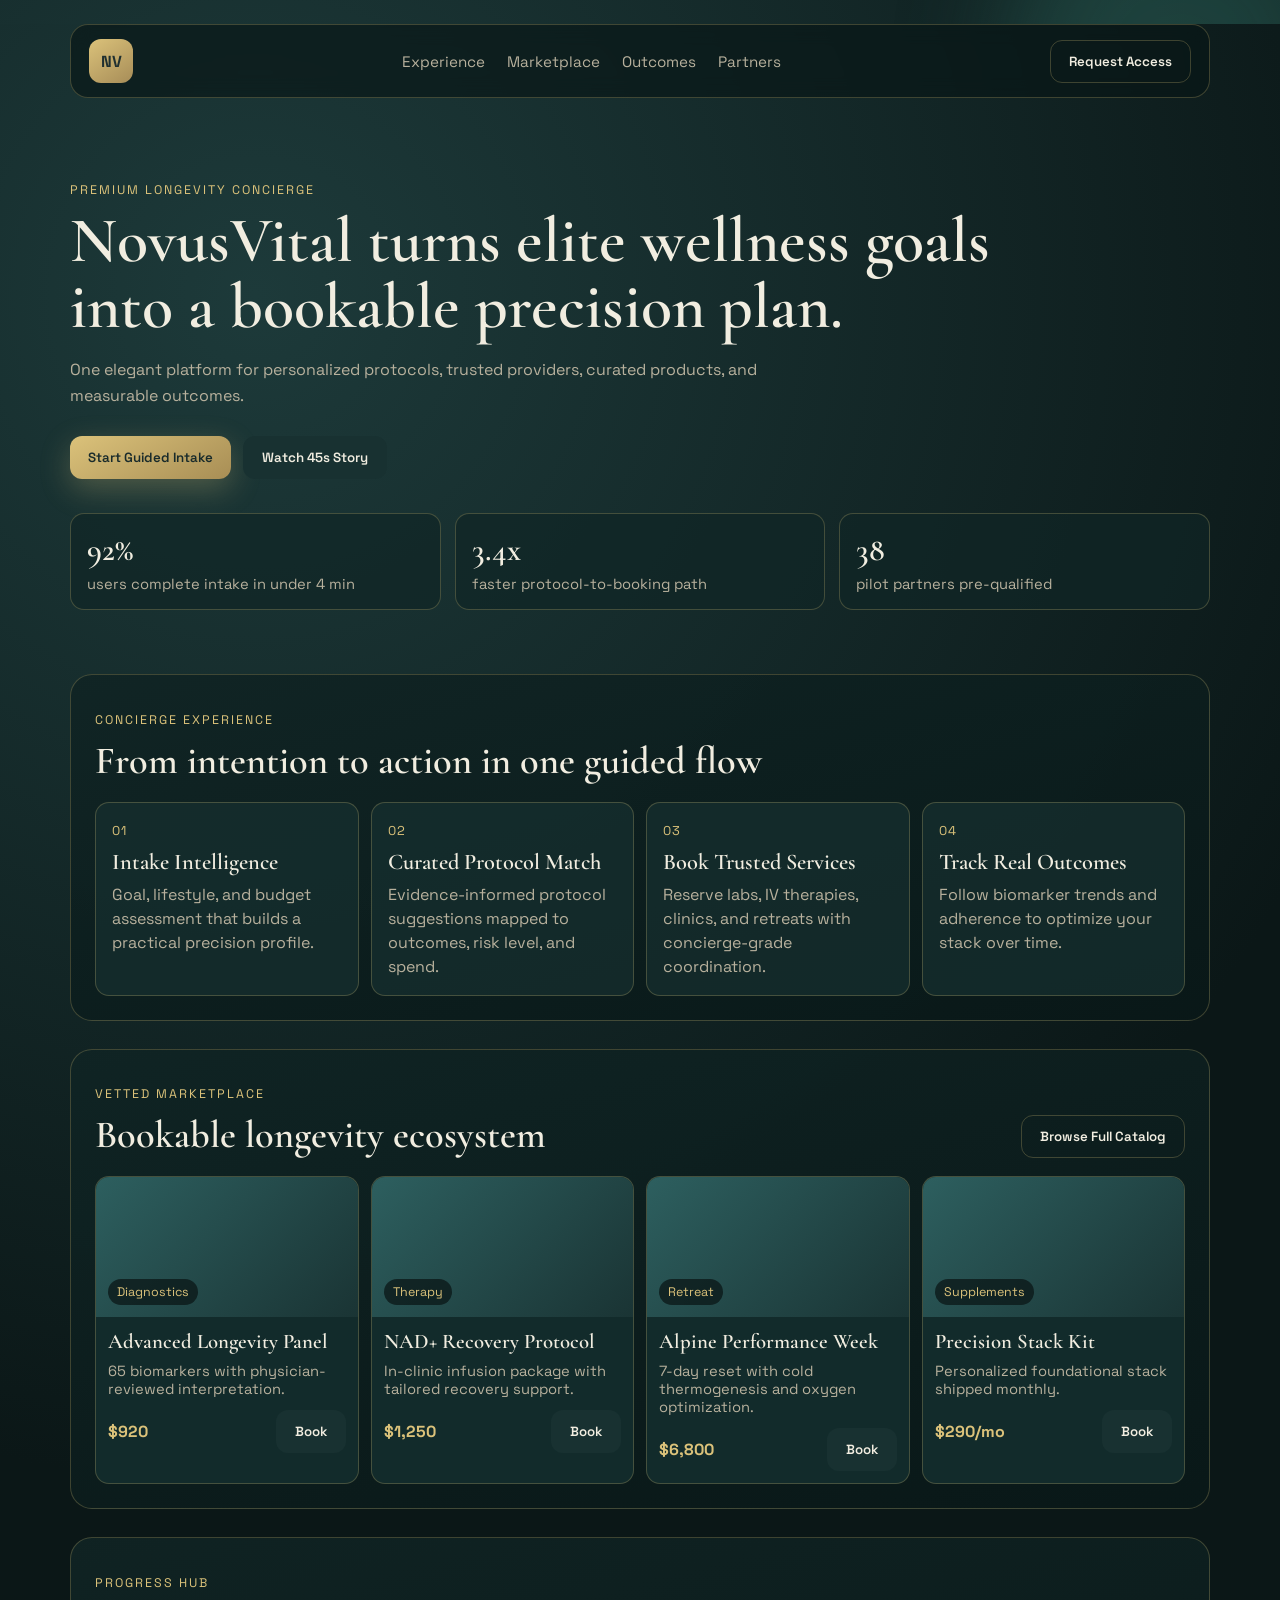
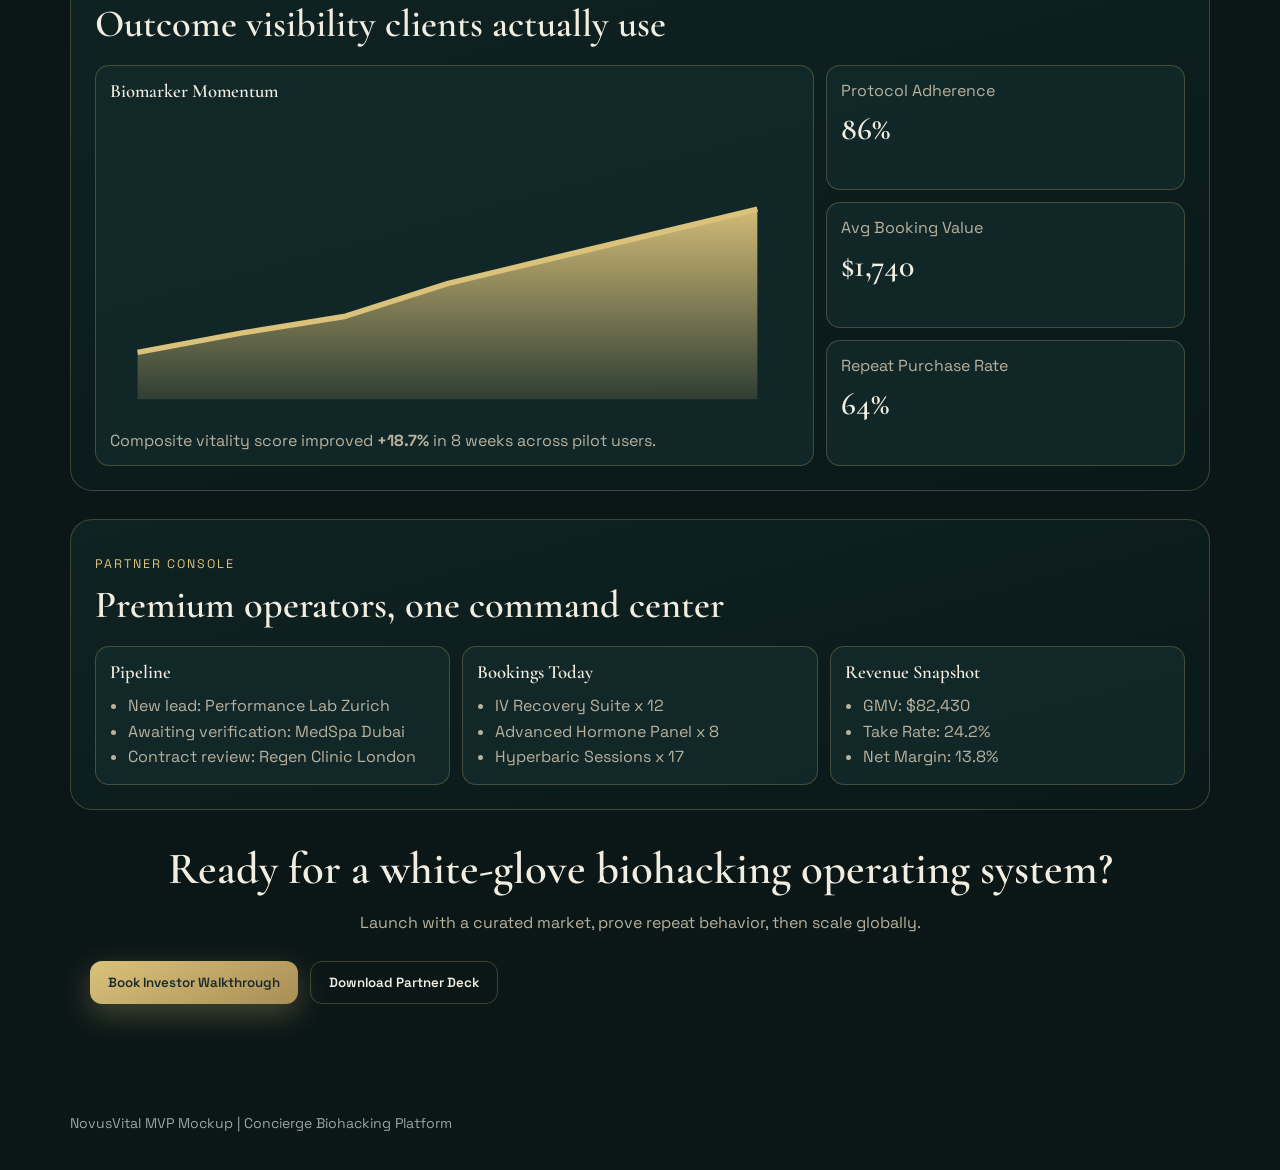
==== index.html @ 2b9610e8 "Launch premium NovusVital MVP mock + GitHub Pages workflow" ====
<!doctype html>
<html lang="en">
<head>
  <meta charset="UTF-8" />
  <meta name="viewport" content="width=device-width, initial-scale=1.0" />
  <title>NovusVital | Concierge Biohacking OS</title>
  <meta name="description" content="Premium biohacking concierge platform MVP mockup." />
  <link rel="preconnect" href="https://fonts.googleapis.com" />
  <link rel="preconnect" href="https://fonts.gstatic.com" crossorigin />
  <link href="https://fonts.googleapis.com/css2?family=Cormorant+Garamond:wght@500;600;700&family=Space+Grotesk:wght@400;500;600;700&display=swap" rel="stylesheet" />
  <link rel="stylesheet" href="styles.css" />
</head>
<body>
  <div class="bg-orb orb-one"></div>
  <div class="bg-orb orb-two"></div>

  <header class="site-header">
    <div class="brand">NV</div>
    <nav>
      <a href="#experience">Experience</a>
      <a href="#marketplace">Marketplace</a>
      <a href="#outcomes">Outcomes</a>
      <a href="#partners">Partners</a>
    </nav>
    <button class="btn btn-outline">Request Access</button>
  </header>

  <main>
    <section class="hero reveal">
      <p class="eyebrow">Premium Longevity Concierge</p>
      <h1>NovusVital turns elite wellness goals into a bookable precision plan.</h1>
      <p class="subcopy">One elegant platform for personalized protocols, trusted providers, curated products, and measurable outcomes.</p>
      <div class="hero-actions">
        <button class="btn btn-primary" id="openIntake">Start Guided Intake</button>
        <button class="btn btn-ghost" id="playDemo">Watch 45s Story</button>
      </div>
      <div class="hero-metrics">
        <article>
          <h3>92%</h3>
          <p>users complete intake in under 4 min</p>
        </article>
        <article>
          <h3>3.4x</h3>
          <p>faster protocol-to-booking path</p>
        </article>
        <article>
          <h3>38</h3>
          <p>pilot partners pre-qualified</p>
        </article>
      </div>
    </section>

    <section id="experience" class="panel reveal">
      <div class="panel-head">
        <p class="eyebrow">Concierge Experience</p>
        <h2>From intention to action in one guided flow</h2>
      </div>
      <div class="journey-grid">
        <article class="journey-card">
          <span>01</span>
          <h3>Intake Intelligence</h3>
          <p>Goal, lifestyle, and budget assessment that builds a practical precision profile.</p>
        </article>
        <article class="journey-card">
          <span>02</span>
          <h3>Curated Protocol Match</h3>
          <p>Evidence-informed protocol suggestions mapped to outcomes, risk level, and spend.</p>
        </article>
        <article class="journey-card">
          <span>03</span>
          <h3>Book Trusted Services</h3>
          <p>Reserve labs, IV therapies, clinics, and retreats with concierge-grade coordination.</p>
        </article>
        <article class="journey-card">
          <span>04</span>
          <h3>Track Real Outcomes</h3>
          <p>Follow biomarker trends and adherence to optimize your stack over time.</p>
        </article>
      </div>
    </section>

    <section id="marketplace" class="panel reveal">
      <div class="panel-head split">
        <div>
          <p class="eyebrow">Vetted Marketplace</p>
          <h2>Bookable longevity ecosystem</h2>
        </div>
        <button class="btn btn-outline">Browse Full Catalog</button>
      </div>
      <div class="market-grid" id="marketGrid"></div>
    </section>

    <section id="outcomes" class="panel reveal outcomes">
      <div class="panel-head">
        <p class="eyebrow">Progress Hub</p>
        <h2>Outcome visibility clients actually use</h2>
      </div>
      <div class="outcomes-layout">
        <article class="chart-card">
          <h3>Biomarker Momentum</h3>
          <svg viewBox="0 0 500 220" class="line-chart" aria-label="Biomarker chart">
            <defs>
              <linearGradient id="lineGrad" x1="0" x2="0" y1="0" y2="1">
                <stop offset="0%" stop-color="#dbc27a" stop-opacity="0.95" />
                <stop offset="100%" stop-color="#dbc27a" stop-opacity="0.15" />
              </linearGradient>
            </defs>
            <polyline points="20,176 95,162 170,150 245,126 320,108 395,90 470,72" fill="none" stroke="#dbc27a" stroke-width="4" />
            <polygon points="20,176 95,162 170,150 245,126 320,108 395,90 470,72 470,210 20,210" fill="url(#lineGrad)" />
          </svg>
          <p>Composite vitality score improved <strong>+18.7%</strong> in 8 weeks across pilot users.</p>
        </article>
        <article class="kpi-stack">
          <div class="kpi">
            <p>Protocol Adherence</p>
            <h3>86%</h3>
          </div>
          <div class="kpi">
            <p>Avg Booking Value</p>
            <h3>$1,740</h3>
          </div>
          <div class="kpi">
            <p>Repeat Purchase Rate</p>
            <h3>64%</h3>
          </div>
        </article>
      </div>
    </section>

    <section id="partners" class="panel reveal">
      <div class="panel-head">
        <p class="eyebrow">Partner Console</p>
        <h2>Premium operators, one command center</h2>
      </div>
      <div class="partner-console">
        <article>
          <h3>Pipeline</h3>
          <ul>
            <li>New lead: Performance Lab Zurich</li>
            <li>Awaiting verification: MedSpa Dubai</li>
            <li>Contract review: Regen Clinic London</li>
          </ul>
        </article>
        <article>
          <h3>Bookings Today</h3>
          <ul>
            <li>IV Recovery Suite x 12</li>
            <li>Advanced Hormone Panel x 8</li>
            <li>Hyperbaric Sessions x 17</li>
          </ul>
        </article>
        <article>
          <h3>Revenue Snapshot</h3>
          <ul>
            <li>GMV: $82,430</li>
            <li>Take Rate: 24.2%</li>
            <li>Net Margin: 13.8%</li>
          </ul>
        </article>
      </div>
    </section>

    <section class="cta reveal">
      <h2>Ready for a white-glove biohacking operating system?</h2>
      <p>Launch with a curated market, prove repeat behavior, then scale globally.</p>
      <div class="hero-actions">
        <button class="btn btn-primary">Book Investor Walkthrough</button>
        <button class="btn btn-outline">Download Partner Deck</button>
      </div>
    </section>
  </main>

  <div class="modal" id="intakeModal" aria-hidden="true">
    <div class="modal-card">
      <button class="close" id="closeIntake" aria-label="Close">x</button>
      <p class="eyebrow">Guided Intake Preview</p>
      <h3>What is your primary outcome over the next 90 days?</h3>
      <div class="choices" id="choices">
        <button data-label="Energy and Recovery">Energy and Recovery</button>
        <button data-label="Fat Loss and Metabolic Health">Fat Loss and Metabolic Health</button>
        <button data-label="Focus and Cognitive Performance">Focus and Cognitive Performance</button>
        <button data-label="Longevity Optimization">Longevity Optimization</button>
      </div>
      <p class="choice-output" id="choiceOutput">Select one to preview your profile pathway.</p>
    </div>
  </div>

  <footer>
    <p>NovusVital MVP Mockup | Concierge Biohacking Platform</p>
  </footer>

  <script src="script.js"></script>
</body>
</html>
---- styles.css ----
:root {
  --bg: #0b1717;
  --bg-soft: #102222;
  --surface: rgba(17, 37, 37, 0.7);
  --surface-solid: #122b2b;
  --text: #f1ede0;
  --muted: #b8b19d;
  --accent: #dbc27a;
  --accent-deep: #9f8752;
  --line: rgba(219, 194, 122, 0.25);
  --success: #7fc7ad;
}

* {
  box-sizing: border-box;
}

html,
body {
  margin: 0;
  padding: 0;
  font-family: "Space Grotesk", sans-serif;
  background: radial-gradient(circle at 20% 10%, #1d3a3a 0%, var(--bg) 45%), var(--bg);
  color: var(--text);
  min-height: 100%;
  scroll-behavior: smooth;
}

body {
  position: relative;
  overflow-x: hidden;
}

.bg-orb {
  position: fixed;
  border-radius: 999px;
  filter: blur(54px);
  z-index: -1;
  opacity: 0.45;
}

.orb-one {
  width: 360px;
  height: 360px;
  top: -120px;
  right: -80px;
  background: #2f6a60;
}

.orb-two {
  width: 420px;
  height: 420px;
  left: -160px;
  bottom: -140px;
  background: #9f8752;
  opacity: 0.25;
}

.site-header {
  width: min(1140px, 92vw);
  margin: 24px auto 32px;
  padding: 14px 18px;
  border: 1px solid var(--line);
  border-radius: 18px;
  display: flex;
  align-items: center;
  justify-content: space-between;
  backdrop-filter: blur(10px);
  background: rgba(9, 22, 22, 0.65);
}

.brand {
  width: 44px;
  height: 44px;
  display: grid;
  place-items: center;
  border-radius: 12px;
  background: linear-gradient(145deg, #dbc27a, #a78d58);
  color: #203030;
  font-weight: 700;
}

nav {
  display: flex;
  gap: 22px;
}

nav a {
  color: var(--muted);
  text-decoration: none;
  font-size: 0.95rem;
}

main {
  width: min(1140px, 92vw);
  margin: 0 auto;
  padding-bottom: 64px;
}

.hero {
  padding: 40px 0 36px;
}

.eyebrow {
  text-transform: uppercase;
  letter-spacing: 0.16em;
  font-size: 0.78rem;
  color: var(--accent);
  margin-bottom: 10px;
}

h1,
h2,
h3 {
  font-family: "Cormorant Garamond", serif;
  font-weight: 600;
  margin: 0;
}

h1 {
  font-size: clamp(2.2rem, 5vw, 4.4rem);
  line-height: 1.02;
  max-width: 950px;
}

.subcopy {
  margin-top: 18px;
  color: var(--muted);
  max-width: 760px;
  line-height: 1.6;
}

.hero-actions {
  margin-top: 28px;
  display: flex;
  gap: 12px;
  flex-wrap: wrap;
}

.btn {
  border: 0;
  border-radius: 12px;
  padding: 12px 18px;
  font-family: inherit;
  font-weight: 600;
  cursor: pointer;
  transition: transform 0.22s ease, box-shadow 0.22s ease, background 0.22s ease;
}

.btn:hover {
  transform: translateY(-2px);
}

.btn-primary {
  background: linear-gradient(150deg, #dbc27a, #a88e55);
  color: #192b2b;
  box-shadow: 0 10px 30px rgba(219, 194, 122, 0.28);
}

.btn-outline {
  background: transparent;
  color: var(--text);
  border: 1px solid var(--line);
}

.btn-ghost {
  background: #183131;
  color: var(--text);
  border: 1px solid transparent;
}

.hero-metrics {
  margin-top: 34px;
  display: grid;
  grid-template-columns: repeat(3, minmax(0, 1fr));
  gap: 14px;
}

.hero-metrics article {
  background: var(--surface);
  border: 1px solid var(--line);
  border-radius: 14px;
  padding: 16px;
}

.hero-metrics h3 {
  font-size: 2rem;
}

.hero-metrics p {
  margin: 6px 0 0;
  color: var(--muted);
  font-size: 0.92rem;
}

.panel {
  margin-top: 28px;
  border: 1px solid var(--line);
  border-radius: 22px;
  background: linear-gradient(165deg, rgba(16, 36, 36, 0.9), rgba(9, 24, 24, 0.9));
  padding: 24px;
}

.panel-head {
  margin-bottom: 18px;
}

.panel-head h2 {
  font-size: clamp(1.6rem, 3vw, 2.6rem);
}

.split {
  display: flex;
  justify-content: space-between;
  gap: 12px;
  align-items: end;
}

.journey-grid {
  display: grid;
  grid-template-columns: repeat(4, minmax(0, 1fr));
  gap: 12px;
}

.journey-card {
  background: rgba(23, 48, 48, 0.72);
  border: 1px solid var(--line);
  border-radius: 14px;
  padding: 16px;
}

.journey-card span {
  color: var(--accent);
  font-size: 0.8rem;
  letter-spacing: 0.1em;
}

.journey-card h3 {
  margin-top: 8px;
  font-size: 1.4rem;
}

.journey-card p {
  color: var(--muted);
  margin: 8px 0 0;
  line-height: 1.5;
}

.market-grid {
  display: grid;
  grid-template-columns: repeat(4, minmax(0, 1fr));
  gap: 12px;
}

.market-card {
  border: 1px solid var(--line);
  border-radius: 14px;
  overflow: hidden;
  background: var(--surface-solid);
}

.market-image {
  height: 140px;
  background: linear-gradient(135deg, #2d5f5f, #1a3434);
  display: grid;
  place-items: end start;
  padding: 12px;
}

.market-image span {
  background: rgba(10, 22, 22, 0.75);
  padding: 5px 9px;
  border-radius: 999px;
  font-size: 0.78rem;
  color: var(--accent);
}

.market-body {
  padding: 12px;
}

.market-body h3 {
  font-size: 1.3rem;
}

.market-body p {
  color: var(--muted);
  margin: 8px 0 12px;
  font-size: 0.92rem;
}

.market-foot {
  display: flex;
  justify-content: space-between;
  align-items: center;
}

.market-foot strong {
  color: var(--accent);
}

.outcomes-layout {
  display: grid;
  grid-template-columns: 2fr 1fr;
  gap: 12px;
}

.chart-card,
.kpi-stack .kpi {
  border: 1px solid var(--line);
  border-radius: 14px;
  background: rgba(21, 45, 45, 0.7);
}

.chart-card {
  padding: 14px;
}

.line-chart {
  width: 100%;
  margin: 8px 0;
}

.chart-card p {
  color: var(--muted);
  margin: 4px 0 0;
}

.kpi-stack {
  display: grid;
  grid-template-rows: repeat(3, 1fr);
  gap: 12px;
}

.kpi {
  padding: 14px;
}

.kpi p {
  margin: 0;
  color: var(--muted);
}

.kpi h3 {
  margin-top: 8px;
  font-size: 2rem;
}

.partner-console {
  display: grid;
  grid-template-columns: repeat(3, minmax(0, 1fr));
  gap: 12px;
}

.partner-console article {
  border: 1px solid var(--line);
  border-radius: 14px;
  padding: 14px;
  background: rgba(21, 45, 45, 0.72);
}

.partner-console ul {
  margin: 10px 0 0;
  padding-left: 18px;
  color: var(--muted);
  line-height: 1.6;
}

.cta {
  text-align: center;
  padding: 32px 20px;
}

.cta h2 {
  font-size: clamp(1.8rem, 3.5vw, 3rem);
}

.cta p {
  color: var(--muted);
}

footer {
  width: min(1140px, 92vw);
  margin: 0 auto 38px;
  color: #95a7a0;
  font-size: 0.88rem;
}

.modal {
  position: fixed;
  inset: 0;
  background: rgba(5, 14, 14, 0.78);
  display: grid;
  place-items: center;
  opacity: 0;
  pointer-events: none;
  transition: opacity 0.25s ease;
}

.modal.show {
  opacity: 1;
  pointer-events: auto;
}

.modal-card {
  width: min(640px, 92vw);
  border-radius: 18px;
  border: 1px solid var(--line);
  background: #0f2323;
  padding: 22px;
  position: relative;
}

.close {
  position: absolute;
  right: 12px;
  top: 10px;
  border: 0;
  background: transparent;
  color: var(--muted);
  font-size: 1.1rem;
  cursor: pointer;
}

.choices {
  margin-top: 14px;
  display: grid;
  grid-template-columns: repeat(2, minmax(0, 1fr));
  gap: 8px;
}

.choices button {
  border: 1px solid var(--line);
  border-radius: 10px;
  padding: 10px;
  background: #173636;
  color: var(--text);
  text-align: left;
  cursor: pointer;
}

.choice-output {
  margin-top: 14px;
  color: var(--success);
  min-height: 24px;
}

.reveal {
  opacity: 0;
  transform: translateY(18px);
  transition: opacity 0.65s ease, transform 0.65s ease;
}

.reveal.visible {
  opacity: 1;
  transform: translateY(0);
}

@media (max-width: 1020px) {
  nav {
    display: none;
  }

  .journey-grid,
  .market-grid {
    grid-template-columns: repeat(2, minmax(0, 1fr));
  }

  .partner-console {
    grid-template-columns: 1fr;
  }
}

@media (max-width: 760px) {
  .hero-metrics,
  .journey-grid,
  .market-grid,
  .outcomes-layout,
  .choices {
    grid-template-columns: 1fr;
  }

  .split {
    align-items: start;
    flex-direction: column;
  }

  .site-header {
    margin-top: 14px;
  }
}
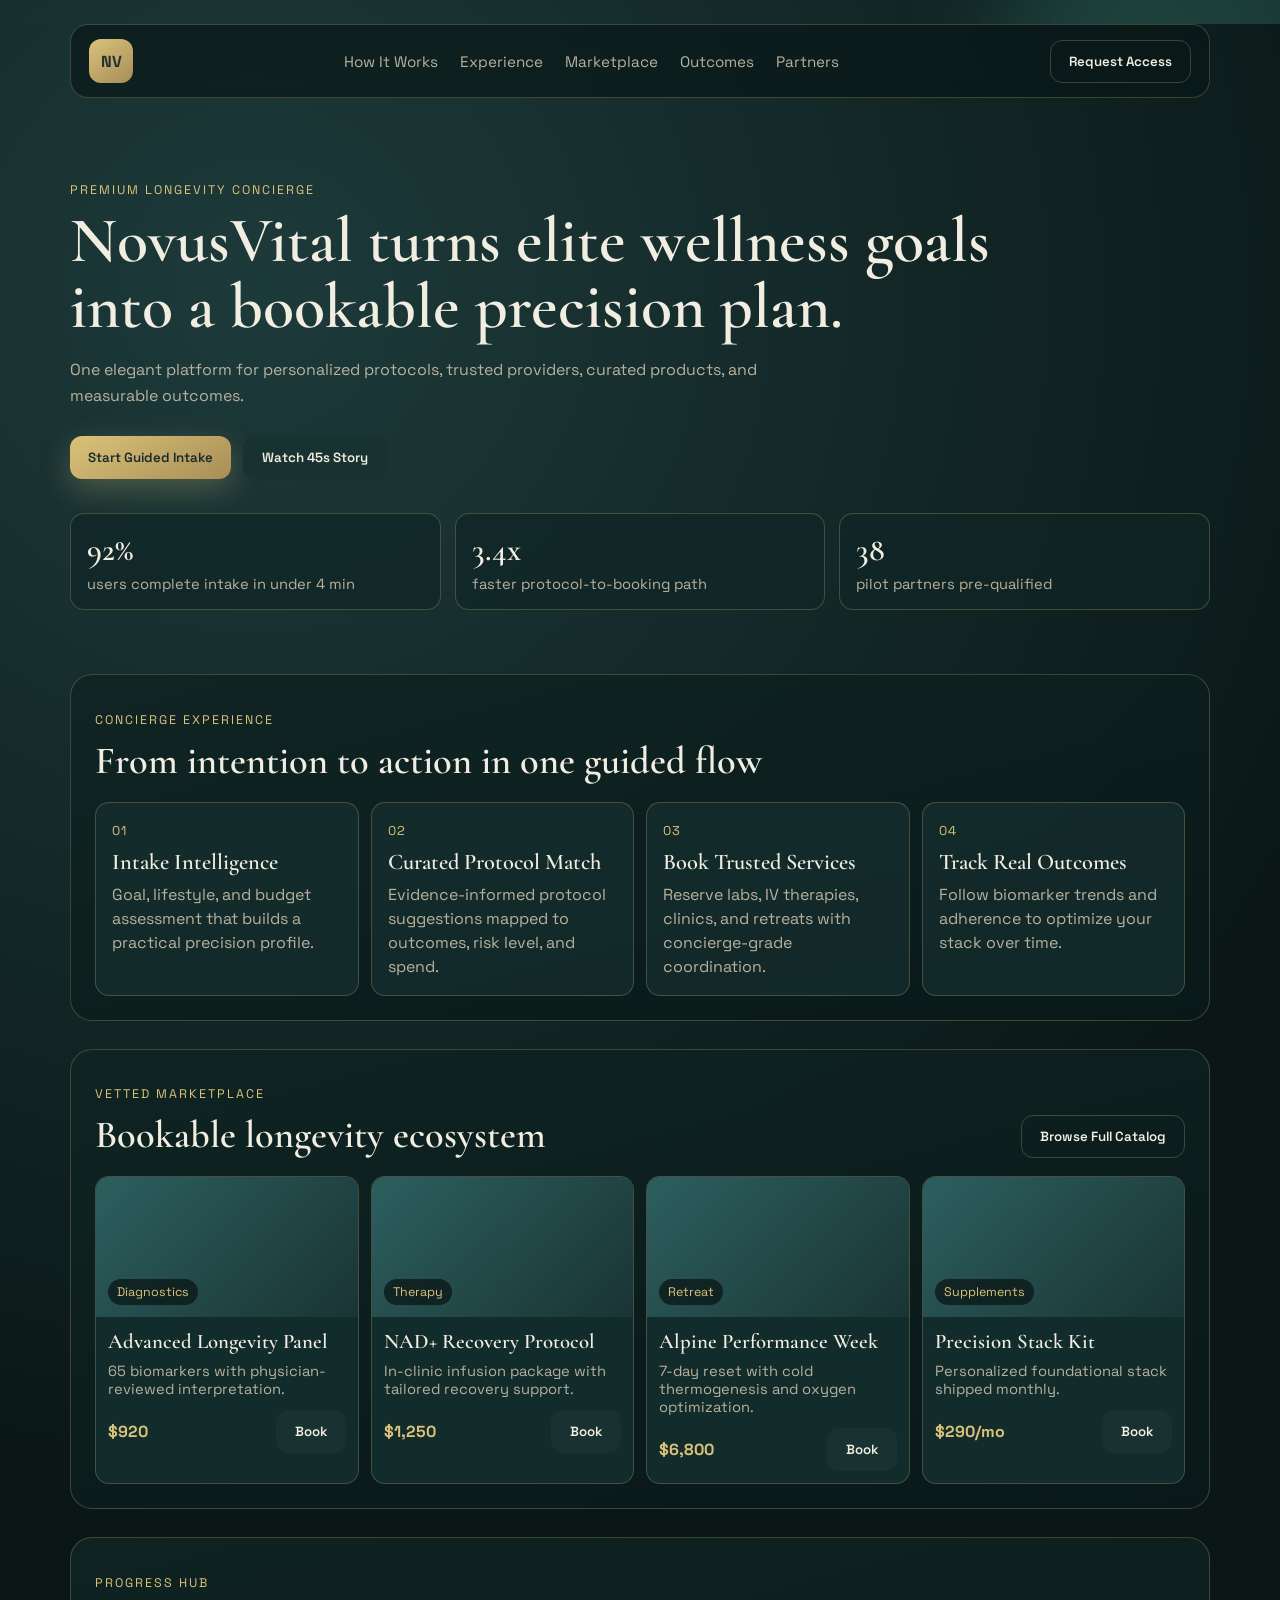
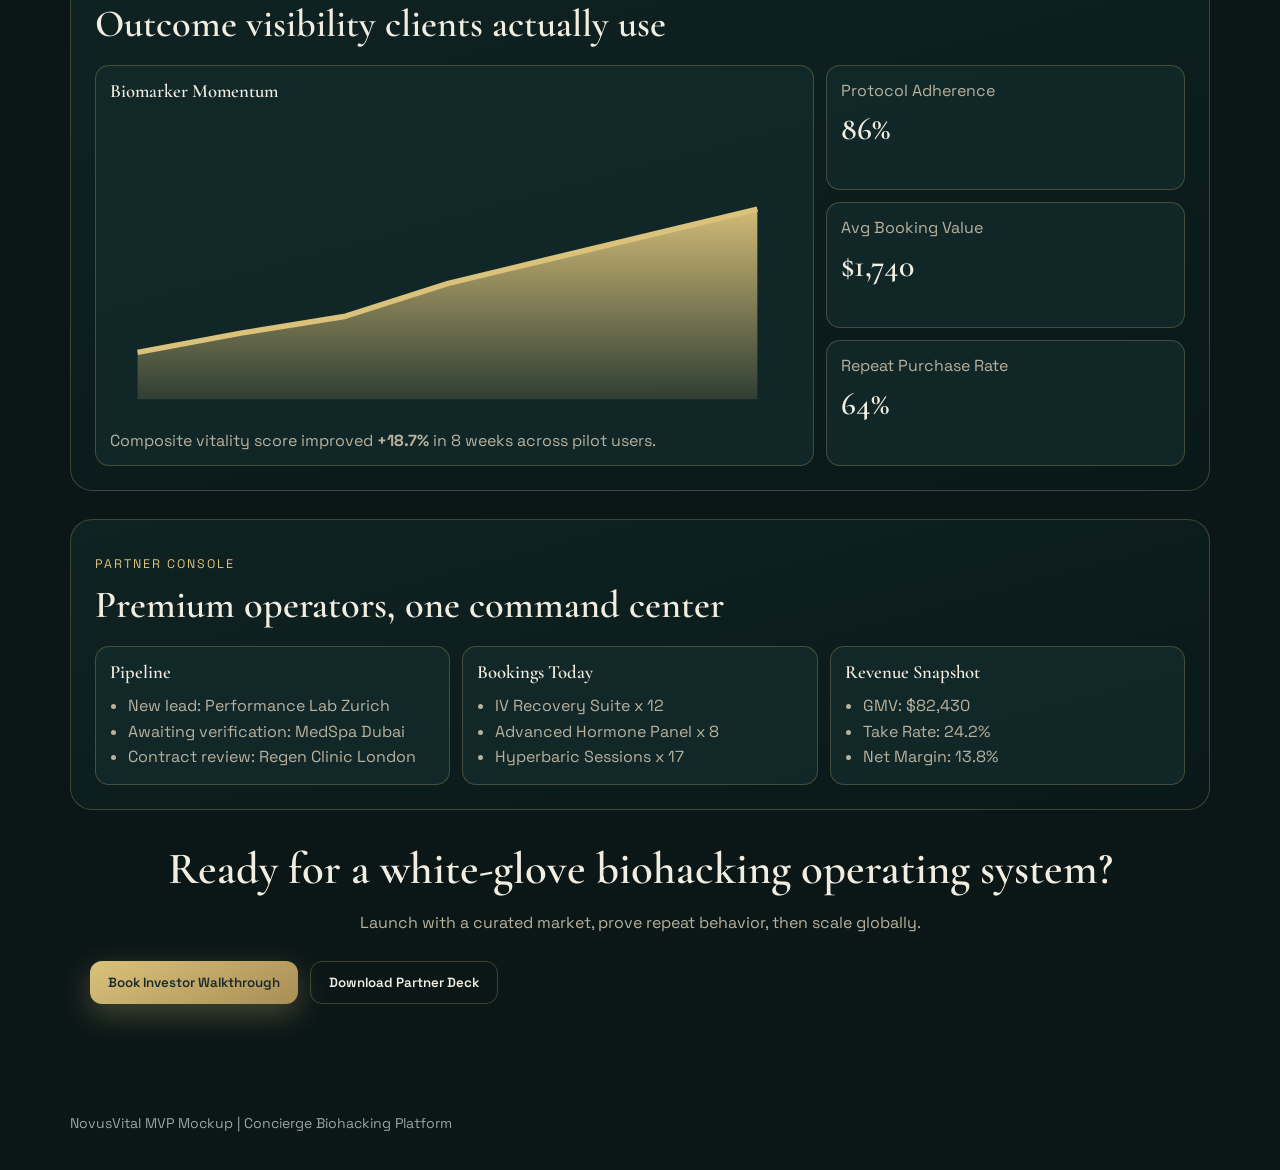
==== commit c3e8c419: "Add plain-English business page and link from menu" ====
--- a/index.html
+++ b/index.html
@@ -17,6 +17,7 @@
   <header class="site-header">
     <div class="brand">NV</div>
     <nav>
+      <a href="plain-english.html">How It Works</a>
       <a href="#experience">Experience</a>
       <a href="#marketplace">Marketplace</a>
       <a href="#outcomes">Outcomes</a>
